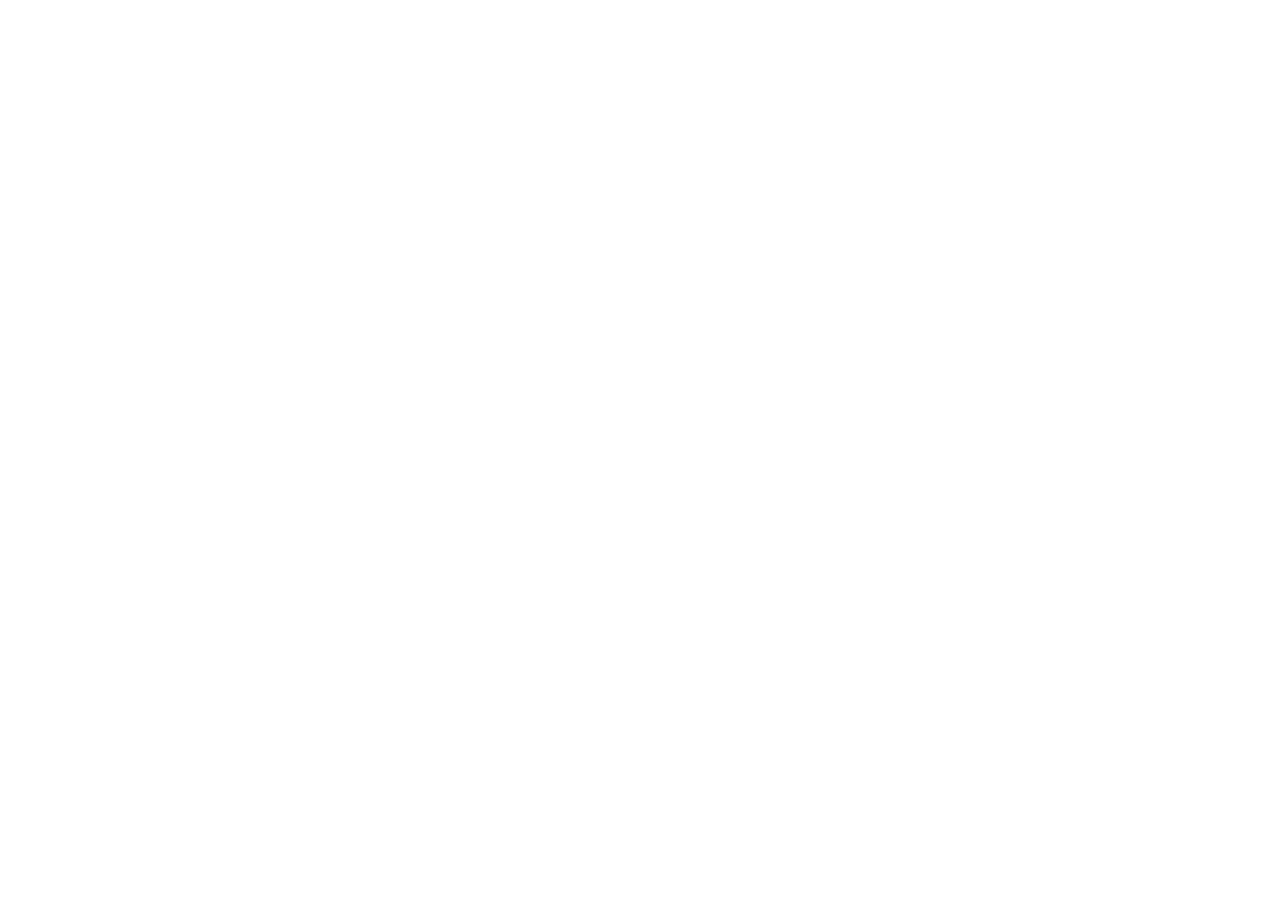
==== index.html @ 57656ac3 "Primeiro commit" ====
<!DOCTYPE html>
<html lang="pt-BR">
<head>
    <meta charset="UTF-8">
    <meta name="viewport" content="width=device-width, initial-scale=1.0">
    <link rel="stylesheet" href="css/style.css">
</head>
<body>

</body>
</html>
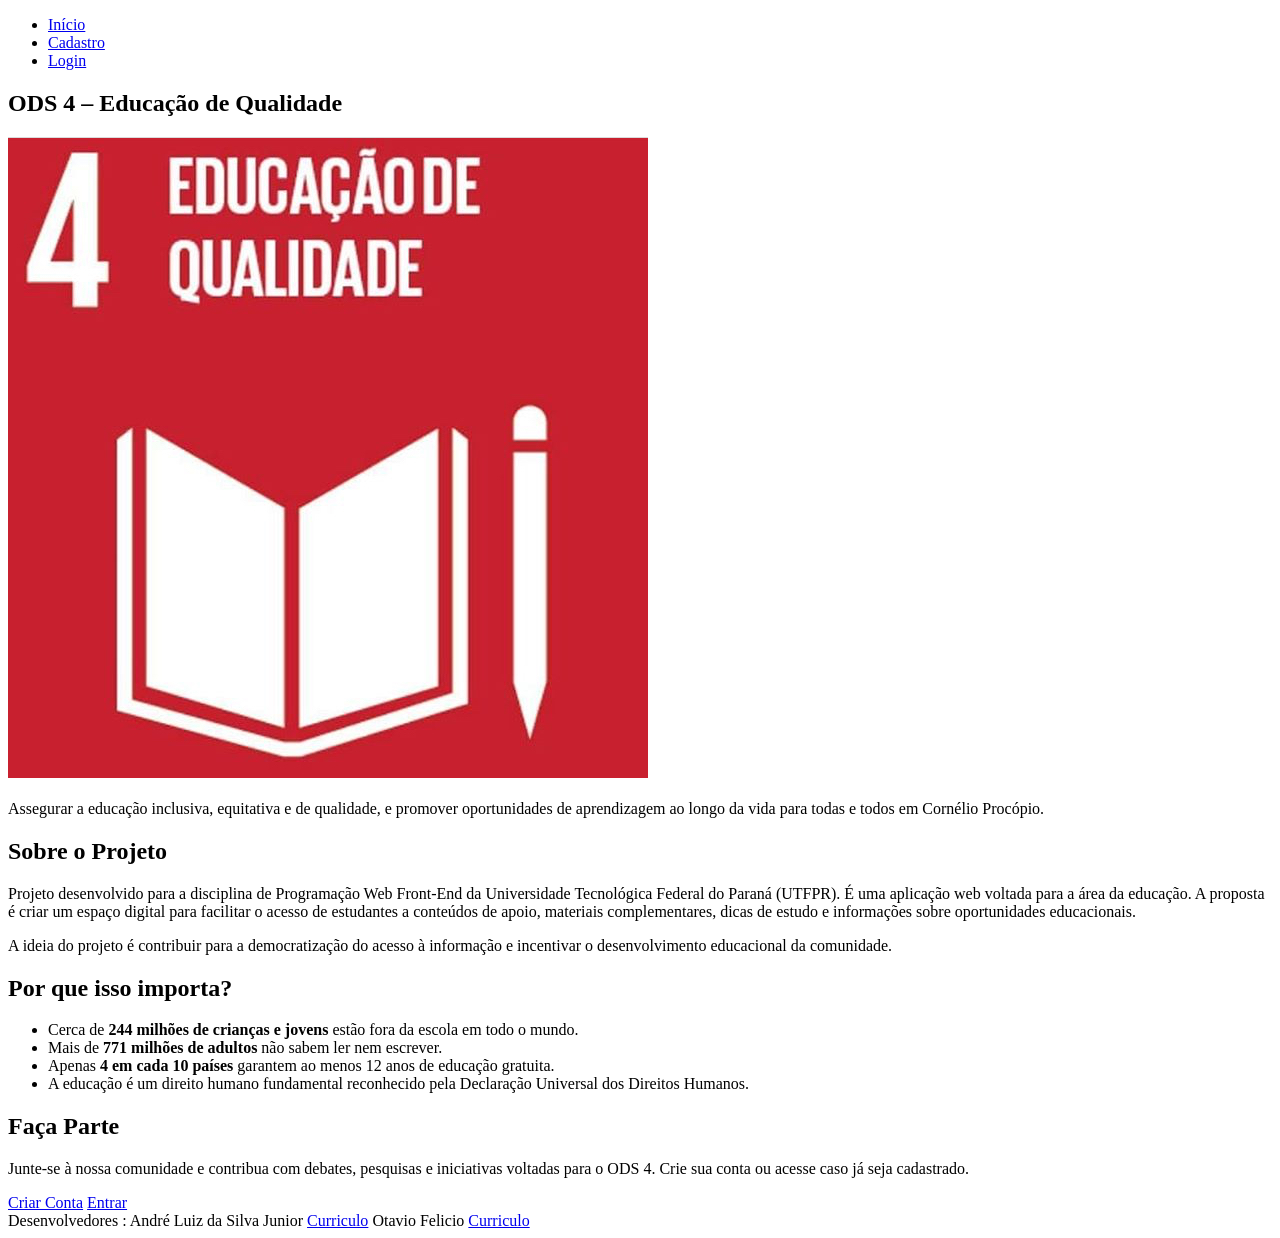
==== commit 81826224: "Pagina inicial, Login e Cadastro" ====
--- a/index.html
+++ b/index.html
@@ -1,11 +1,90 @@
 <!DOCTYPE html>
 <html lang="pt-BR">
-<head>
-    <meta charset="UTF-8">
-    <meta name="viewport" content="width=device-width, initial-scale=1.0">
-    <link rel="stylesheet" href="css/style.css">
-</head>
-<body>
+  <head>
+    <meta charset="UTF-8" />
+    <meta name="viewport" content="width=device-width, initial-scale=1.0" />
+    <title>ODS 4 – Educação de Qualidade</title>
+    <link rel="stylesheet" href="css/style.css" />
+  </head>
+  <body>
 
-</body>
+    <header>
+      <nav>
+        <ul>
+          <li><a href="index.html">Início</a></li>
+          <li><a href="pages/cadastro.html">Cadastro</a></li>
+          <li><a href="pages/login.html">Login</a></li>
+        </ul>
+      </nav>
+    </header>
+
+    <main>
+
+      <section>
+        <h1>ODS 4 – Educação de Qualidade</h1>
+        <img src="imagens/ods4.jpg" >
+        <p>
+          Assegurar a educação inclusiva, equitativa e de qualidade, e promover
+          oportunidades de aprendizagem ao longo da vida para todas e todos em Cornélio Procópio.
+        </p>
+      </section>
+
+      <section>
+        <h2>Sobre o Projeto</h2>
+        <p>
+            Projeto desenvolvido para a disciplina de Programação Web Front-End da Universidade Tecnológica Federal do Paraná (UTFPR).
+            É uma aplicação web voltada para a área da educação. A proposta é criar um espaço digital para facilitar o acesso de estudantes a conteúdos de apoio,
+            materiais complementares, dicas de estudo e informações sobre oportunidades educacionais.
+        </p>
+        <p>
+            A ideia do projeto é contribuir para a democratização do acesso à informação e incentivar o desenvolvimento educacional da comunidade.
+        </p>
+      </section>
+
+      
+
+      <section>
+        <h2>Por que isso importa?</h2>
+        <ul>
+          <li>
+            Cerca de <strong>244 milhões de crianças e jovens</strong> estão
+            fora da escola em todo o mundo.
+          </li>
+          <li>
+            Mais de <strong>771 milhões de adultos</strong> não sabem ler nem
+            escrever.
+          </li>
+          <li>
+            Apenas <strong>4 em cada 10 países</strong> garantem ao menos 12
+            anos de educação gratuita.
+          </li>
+          <li>
+            A educação é um direito humano fundamental reconhecido pela
+            Declaração Universal dos Direitos Humanos.
+          </li>
+        </ul>
+      </section>
+
+      <section>
+        <h2>Faça Parte</h2>
+        <p>
+          Junte-se à nossa comunidade e contribua com debates, pesquisas e
+          iniciativas voltadas para o ODS 4. Crie sua conta ou acesse caso já
+          seja cadastrado.
+        </p>
+        <nav aria-label="Ações principais">
+          <a href="pages/cadastro.html">Criar Conta</a>
+          <a href="pages/login.html">Entrar</a>
+        </nav>
+      </section>
+
+    </main>
+
+    <footer>
+      Desenvolvedores :
+        André Luiz da Silva Junior <a href="pages/cv_andre.html">Curriculo</a>
+        Otavio Felicio <a href="#">Curriculo</a>
+    </footer>
+
+  </body>
 </html>
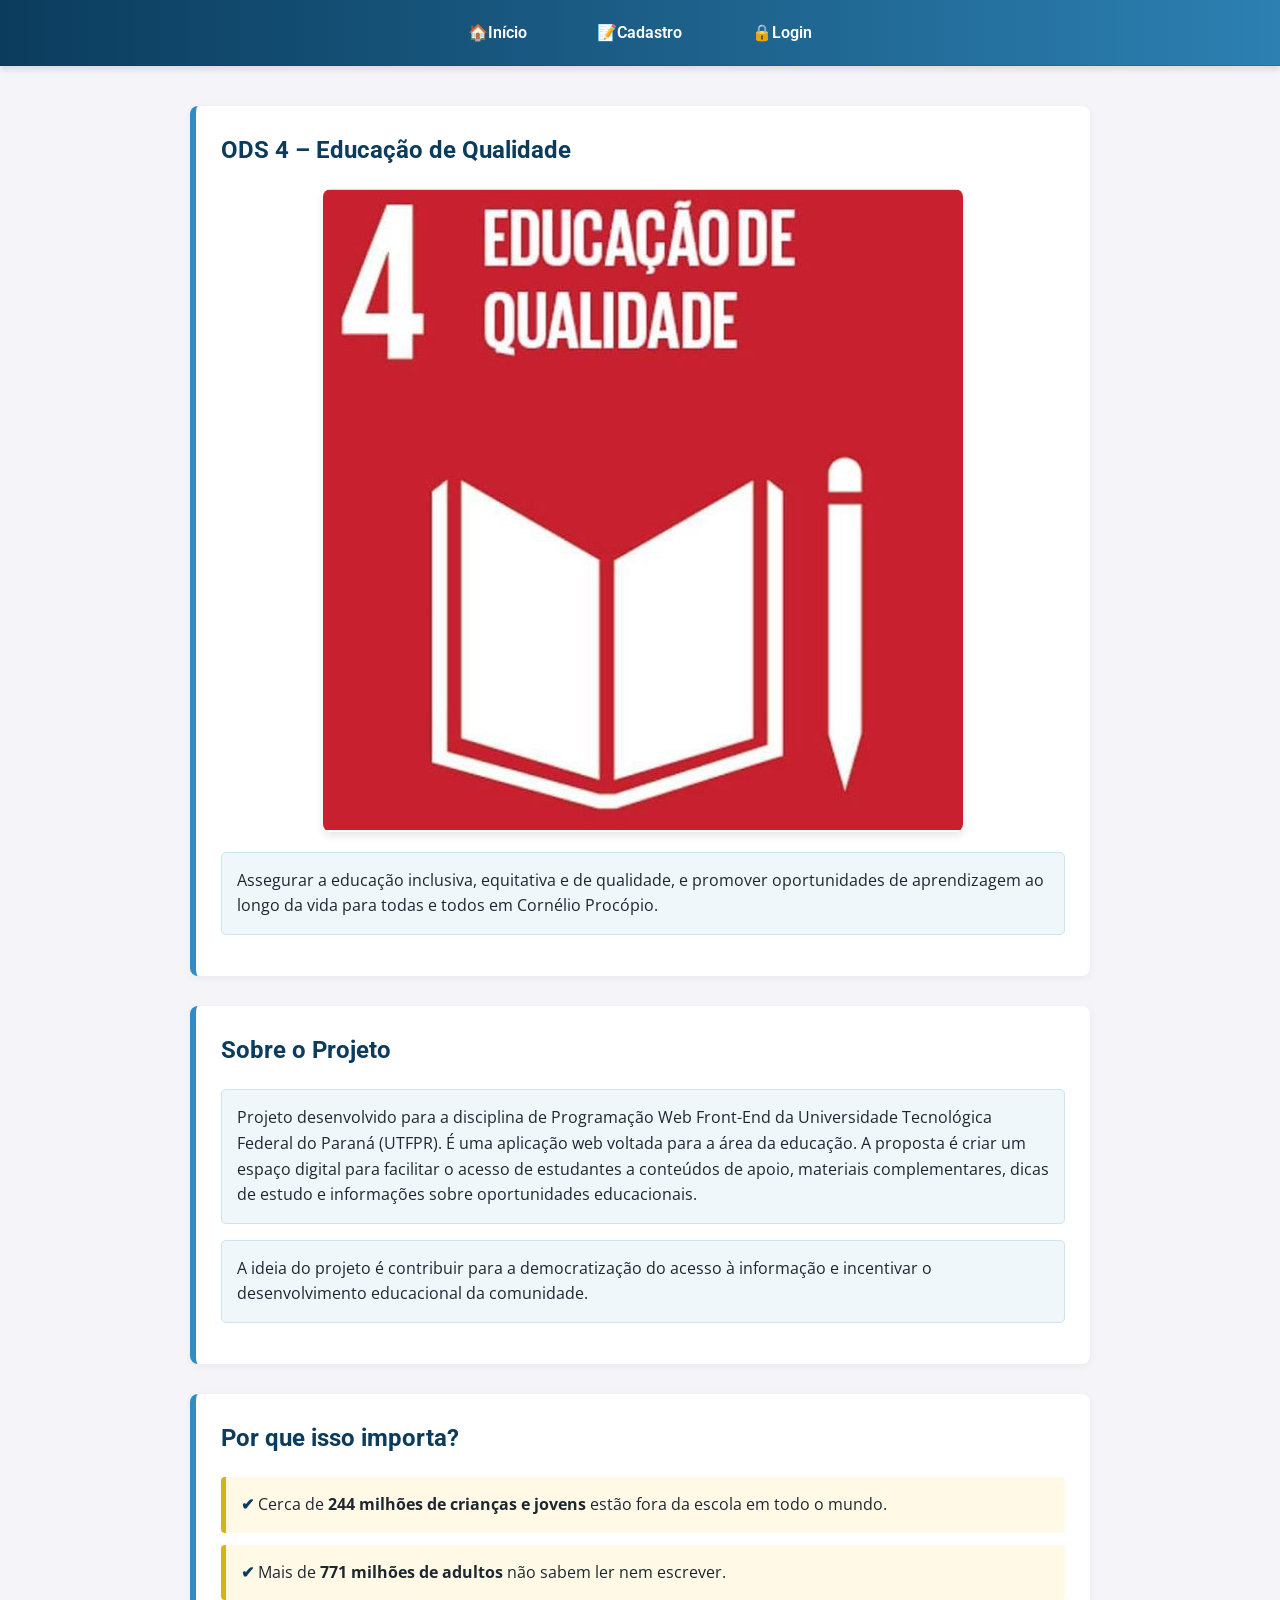
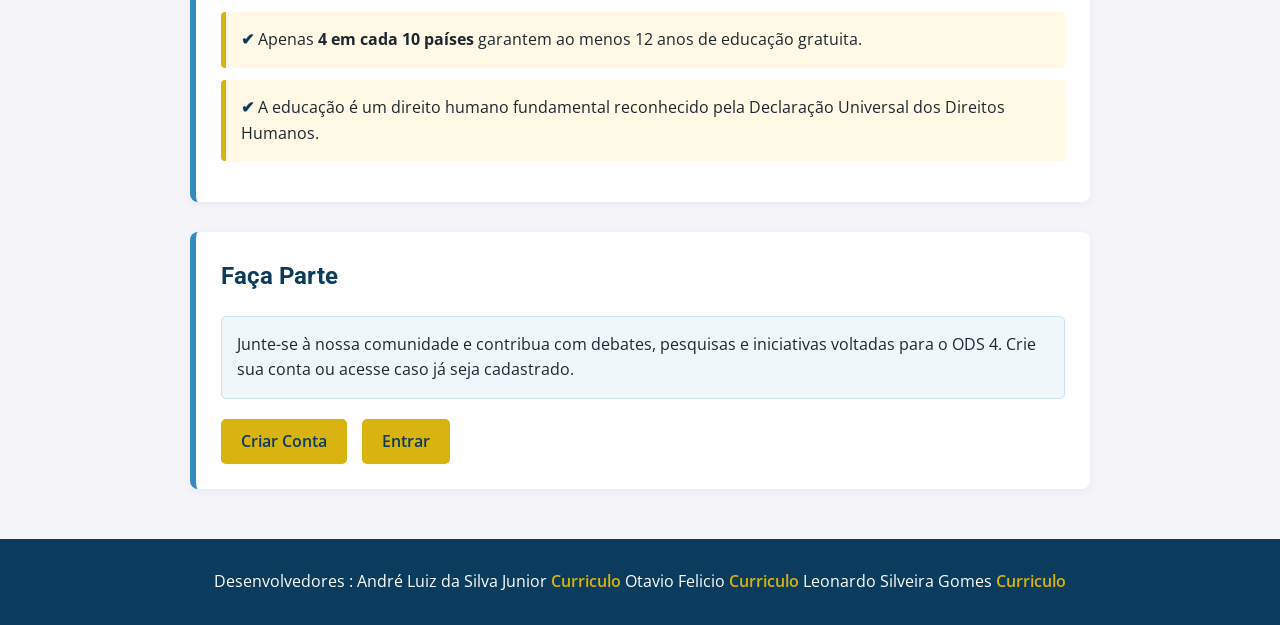
==== commit 1eb2e293: "inserindo CSS" ====
--- a/index.html
+++ b/index.html
@@ -83,7 +83,8 @@
     <footer>
       Desenvolvedores :
         André Luiz da Silva Junior <a href="pages/cv_andre.html">Curriculo</a>
-        Otavio Felicio <a href="#">Curriculo</a>
+        Otavio Felicio <a href="pages/cv_otavio.html">Curriculo</a>
+        Leonardo Silveira Gomes <a href="#">Curriculo</a>
     </footer>
 
   </body>
--- a/css/style.css
+++ b/css/style.css
@@ -0,0 +1,251 @@
+@charset "UTF-8";
+
+@import url('https://fonts.googleapis.com/css2?family=Open+Sans:wght@400;600&family=Roboto:wght@500;700&display=swap');
+
+:root {
+  --primary-color: #0b3c5d;    /* Dark Blue */
+  --secondary-color: #328cc1;  /* Light Blue */
+  --accent-color: #d9b310;     /* Yellow */
+  --text-color: #1d2731;       /* Dark Grey */
+  --bg-color: #f4f4f9;         /* Light Grey Background */
+  --box-bg: #ffffff;           /* White */
+}
+
+body {
+  font-family: 'Open Sans', sans-serif;
+  color: var(--text-color);
+  background-color: var(--bg-color);
+  /* Image 1: Subtle background pattern */
+  background-image: url('https://www.transparenttextures.com/patterns/always-grey.png');
+  margin: 0;
+  padding: 0;
+  line-height: 1.6;
+}
+
+h1, h2, h3, legend {
+  font-family: 'Roboto', sans-serif;
+  color: var(--primary-color);
+  margin-top: 0;
+}
+
+
+header {
+  background-color: var(--primary-color);
+  /* Image 2: Header background */
+  background-image: linear-gradient(to right, rgba(11, 60, 93, 0.85), rgba(50, 140, 193, 0.85)), url('https://images.unsplash.com/photo-1503676260728-1c00da094a0b?auto=format&fit=crop&w=1200&q=80');
+  background-size: cover;
+  background-position: center;
+  padding: 20px 0;
+  text-align: center;
+  box-shadow: 0 4px 6px rgba(0,0,0,0.1);
+}
+
+nav ul {
+  list-style: none;
+  padding: 0;
+  margin: 0;
+  display: flex;
+  justify-content: center;
+  gap: 30px;
+  flex-wrap: wrap;
+}
+
+nav ul li a {
+  color: var(--box-bg);
+  text-decoration: none;
+  font-weight: 600;
+  font-family: 'Roboto', sans-serif;
+  padding: 10px 20px;
+  border-radius: 5px;
+  transition: all 0.3s ease;
+}
+
+nav ul li a:hover {
+  background-color: var(--accent-color);
+  color: var(--primary-color);
+}
+
+
+nav ul li:nth-child(1) a::before {
+  content: "\1F3E0 "; /* House Icon */
+}
+nav ul li:nth-child(2) a::before {
+  content: "\1F4DD "; /* Memo Icon */
+}
+nav ul li:nth-child(3) a::before {
+  content: "\1F512 "; /* Lock Icon */
+}
+
+
+main {
+  max-width: 900px;
+  margin: 40px auto;
+  padding: 0 20px;
+}
+
+
+section {
+  background-color: var(--box-bg);
+  border-left: 6px solid var(--secondary-color);
+  padding: 25px;
+  margin-bottom: 30px;
+  border-radius: 8px;
+  box-shadow: 0 2px 8px rgba(0,0,0,0.05);
+}
+
+
+section p {
+  background-color: #f0f7fa;
+  padding: 15px;
+  border-radius: 5px;
+  border: 1px solid #cbe4f0;
+}
+
+
+fieldset {
+  background-color: var(--box-bg);
+  border: 2px solid var(--secondary-color);
+  border-radius: 8px;
+  padding: 20px;
+  margin-bottom: 25px;
+}
+
+
+form {
+  background-image: url('https://www.transparenttextures.com/patterns/cubes.png');
+  padding: 10px;
+}
+
+
+main ul {
+  list-style: none;
+  padding: 0;
+}
+
+main ul li {
+  background-color: #fff9e6;
+  margin-bottom: 12px;
+  padding: 15px;
+  border-left: 5px solid var(--accent-color);
+  border-radius: 4px;
+}
+
+main ul li::before {
+  content: "\2714 \0020"; /* Checkmark Icon */
+  color: var(--primary-color);
+  font-weight: bold;
+}
+
+div {
+  margin-bottom: 15px;
+}
+
+label {
+  display: block;
+  margin-bottom: 5px;
+  font-weight: 600;
+}
+
+input[type="text"],
+input[type="email"],
+input[type="password"],
+input[type="date"],
+select {
+  width: 100%;
+  padding: 12px;
+  border: 1px solid #ccc;
+  border-radius: 4px;
+  box-sizing: border-box;
+  font-family: 'Open Sans', sans-serif;
+  font-size: 16px;
+}
+
+input:focus, select:focus {
+  outline: none;
+  border-color: var(--secondary-color);
+  box-shadow: 0 0 5px rgba(50, 140, 193, 0.5);
+}
+
+button {
+  background-color: var(--secondary-color);
+  color: var(--box-bg);
+  border: none;
+  padding: 12px 25px;
+  font-size: 16px;
+  border-radius: 5px;
+  cursor: pointer;
+  font-family: 'Roboto', sans-serif;
+  font-weight: 700;
+  transition: background-color 0.3s;
+  margin-right: 10px;
+}
+
+button[type="reset"] {
+  background-color: #cccccc;
+  color: var(--text-color);
+}
+
+button:hover {
+  background-color: var(--primary-color);
+}
+
+button[type="reset"]:hover {
+  background-color: #999999;
+}
+
+
+img {
+  max-width: 100%;
+  height: auto;
+  border-radius: 8px;
+  display: block;
+  margin: 0 auto 20px;
+  box-shadow: 0 4px 8px rgba(0,0,0,0.1);
+}
+
+a {
+  color: var(--secondary-color);
+  font-weight: 600;
+  text-decoration: none;
+  transition: color 0.3s;
+}
+
+a:hover {
+  color: var(--primary-color);
+  text-decoration: underline;
+}
+
+nav[aria-label="Ações principais"] {
+  display: flex;
+  gap: 15px;
+  margin-top: 20px;
+}
+
+nav[aria-label="Ações principais"] a {
+  background-color: var(--accent-color);
+  color: var(--primary-color);
+  padding: 10px 20px;
+  border-radius: 5px;
+  text-decoration: none;
+}
+
+nav[aria-label="Ações principais"] a:hover {
+  background-color: var(--primary-color);
+  color: var(--box-bg);
+}
+
+footer {
+  background-color: var(--primary-color);
+  color: var(--box-bg);
+  text-align: center;
+  padding: 30px 20px;
+  margin-top: 50px;
+  /* Image 5: Footer background */
+  background-image: linear-gradient(rgba(11, 60, 93, 0.9), rgba(11, 60, 93, 0.9)), url('https://images.unsplash.com/photo-1522202176988-66273c2fd55f?auto=format&fit=crop&w=1200&q=80');
+  background-size: cover;
+  background-position: center;
+}
+
+footer a {
+  color: var(--accent-color);
+}
